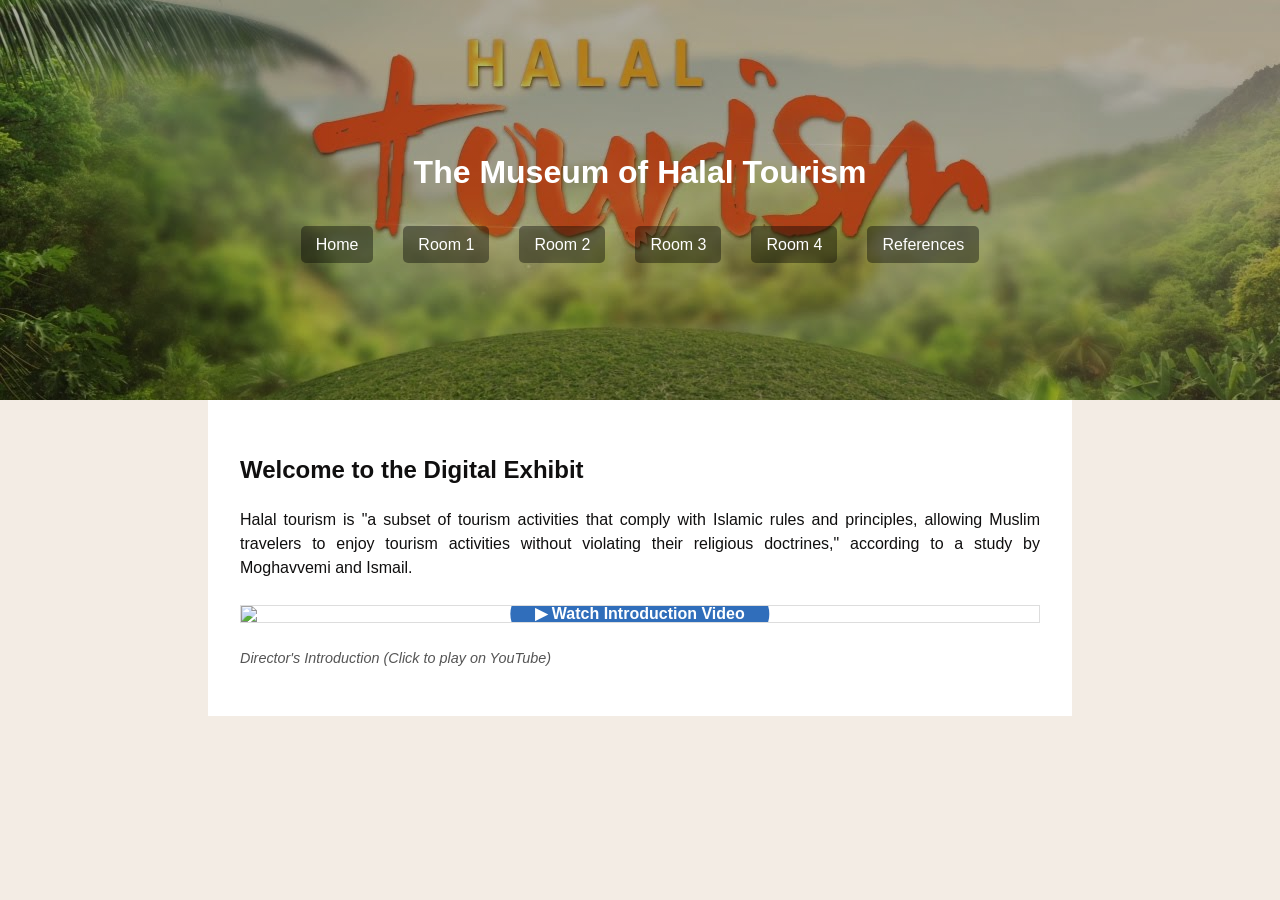
==== index.html @ 3d31f8e1 "Add files via upload" ====
<!DOCTYPE html>
<html>
<head>
    <title>The Museum of Halal Tourism</title>
    <link rel="stylesheet" href="style.css">
</head>
<body>
    <header>
        <h1>The Museum of Halal Tourism</h1>
        <nav>
            <ul>
                <li><a href="index.html">Home</a></li>
                <li><a href="room1.html">Room 1</a></li>
                <li><a href="room2.html">Room 2</a></li>
                <li><a href="room3.html">Room 3</a></li>
                <li><a href="room4.html">Room 4</a></li>
                <li><a href="references.html">References</a></li>
            </ul>
        </nav>
    </header>
    <main>
        <h2>Welcome to the Digital Exhibit</h2>
        <p>Halal tourism is "a subset of tourism activities that comply with Islamic rules and principles, allowing Muslim travelers to enjoy tourism activities without violating their religious doctrines," according to a study by Moghavvemi and Ismail.</p>
        
        <a href="https://www.youtube.com/watch?v=cknK-Fiow-w" target="_blank" class="video-placeholder">
            <img src="https://img.youtube.com/vi/cknK-Fiow-w/maxresdefault.jpg">
            <div class="play-button-overlay">▶ Watch Introduction Video</div>
        </a>
        <p class="caption">Director's Introduction (Click to play on YouTube)</p>
    </main>
</body>
</html>
---- style.css ----
body {
  font-family: Arial, sans-serif;
  font-size: 16px;
  line-height: 1.5;
  color: #100f0f;
  background-color: #eee2d7a7;
  margin: 0;
}

header {
  background-image: linear-gradient(rgba(0,0,0,0.3), rgba(0,0,0,0.3)), url('image.jpg');
  background-size: cover;
  background-position: center;
  color: white;
  height: 400px;
  display: flex;
  flex-direction: column;
  justify-content: center;
  align-items: center;
  text-align: center;
}

nav ul {
  list-style: none;
  padding: 0;
  display: flex;
  justify-content: center;
}

nav li { margin: 0 15px; }

nav a {
  color: white;
  text-decoration: none;
  padding: 10px 15px;
  background-color: rgba(0, 0, 0, 0.4);
  border-radius: 5px;
}

main {
  max-width: 800px;
  margin: 0 auto;
  padding: 2em;
  text-align: justify;
  background-color: white;
}

.image-container {
  display: flex;
  gap: 20px;
  margin: 20px 0;
}

.image-wrapper { flex: 1; margin-bottom: 20px; }

.image-wrapper img {
  width: 100%;
  border-radius: 5px;
  transition: transform 0.3s ease-out;
}

.image-wrapper:hover img { transform: scale(1.05); }

.caption { font-size: 0.9em; font-style: italic; color: #555; margin-top: 5px; }

/* The Unbreakable Video Button Style */
.video-placeholder {
    position: relative;
    display: block;
    margin: 25px 0;
    border: 1px solid #ddd;
    overflow: hidden;
}
.video-placeholder img { width: 100%; display: block; }
.play-button-overlay {
    position: absolute;
    top: 50%; left: 50%;
    transform: translate(-50%, -50%);
    background: rgba(26, 95, 180, 0.9);
    color: white;
    padding: 15px 25px;
    border-radius: 50px;
    font-weight: bold;
}
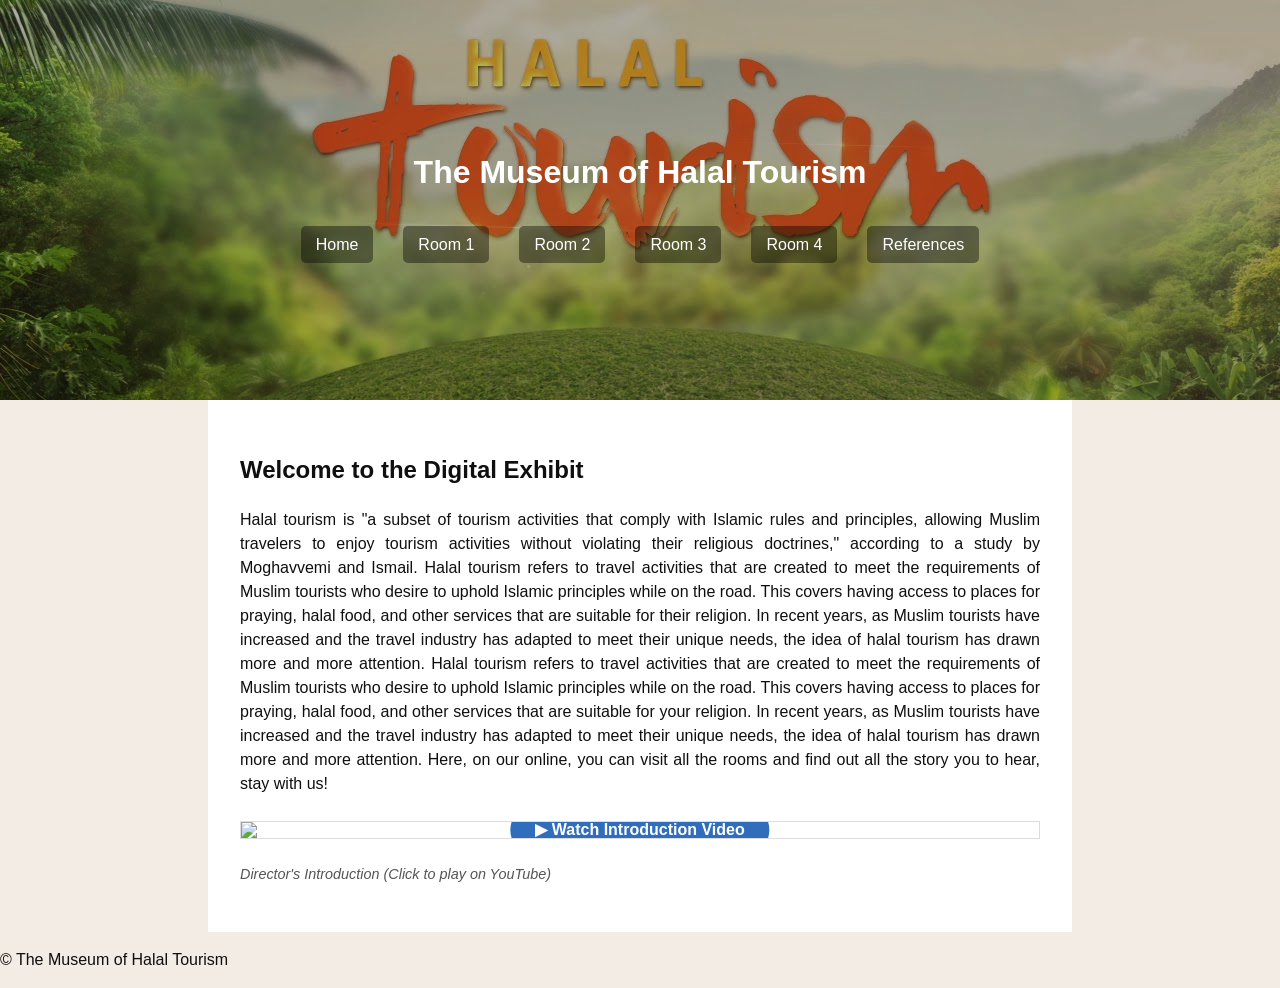
==== commit e7814618: "Update index.html" ====
--- a/index.html
+++ b/index.html
@@ -20,7 +20,21 @@
     </header>
     <main>
         <h2>Welcome to the Digital Exhibit</h2>
-        <p>Halal tourism is "a subset of tourism activities that comply with Islamic rules and principles, allowing Muslim travelers to enjoy tourism activities without violating their religious doctrines," according to a study by Moghavvemi and Ismail.</p>
+        <p>
+            Halal tourism is "a subset of tourism activities that comply with Islamic rules and principles, allowing
+            Muslim travelers to enjoy tourism activities without violating their religious doctrines," according to 
+            a study by Moghavvemi and Ismail. Halal tourism refers to travel activities that are created to meet the requirements
+            of Muslim tourists who desire to uphold Islamic principles while on the road. This covers
+            having access to places for praying, halal food, and other services that are suitable for their religion.
+            In recent years, as Muslim tourists have increased and the travel industry has adapted to meet their
+            unique needs, the idea of halal tourism has drawn more and more attention.
+            Halal tourism refers to travel activities that are created to meet the requirements of Muslim tourists 
+            who desire to uphold Islamic principles while on the road. This covers having access to places for praying, 
+            halal food, and other services that are suitable for your religion. In recent years, as Muslim tourists 
+            have increased and the travel industry has adapted to meet their unique needs, the idea of halal tourism has
+            drawn more and more attention. Here, on our online, you can visit all the rooms and find out all the story you to hear,
+            stay with us!
+        </p>
         
         <a href="https://www.youtube.com/watch?v=cknK-Fiow-w" target="_blank" class="video-placeholder">
             <img src="https://img.youtube.com/vi/cknK-Fiow-w/maxresdefault.jpg">
@@ -28,5 +42,8 @@
         </a>
         <p class="caption">Director's Introduction (Click to play on YouTube)</p>
     </main>
+    <footer>
+      <p>&copy; The Museum of Halal Tourism</p>
+    </footer>
 </body>
-</html>+</html>
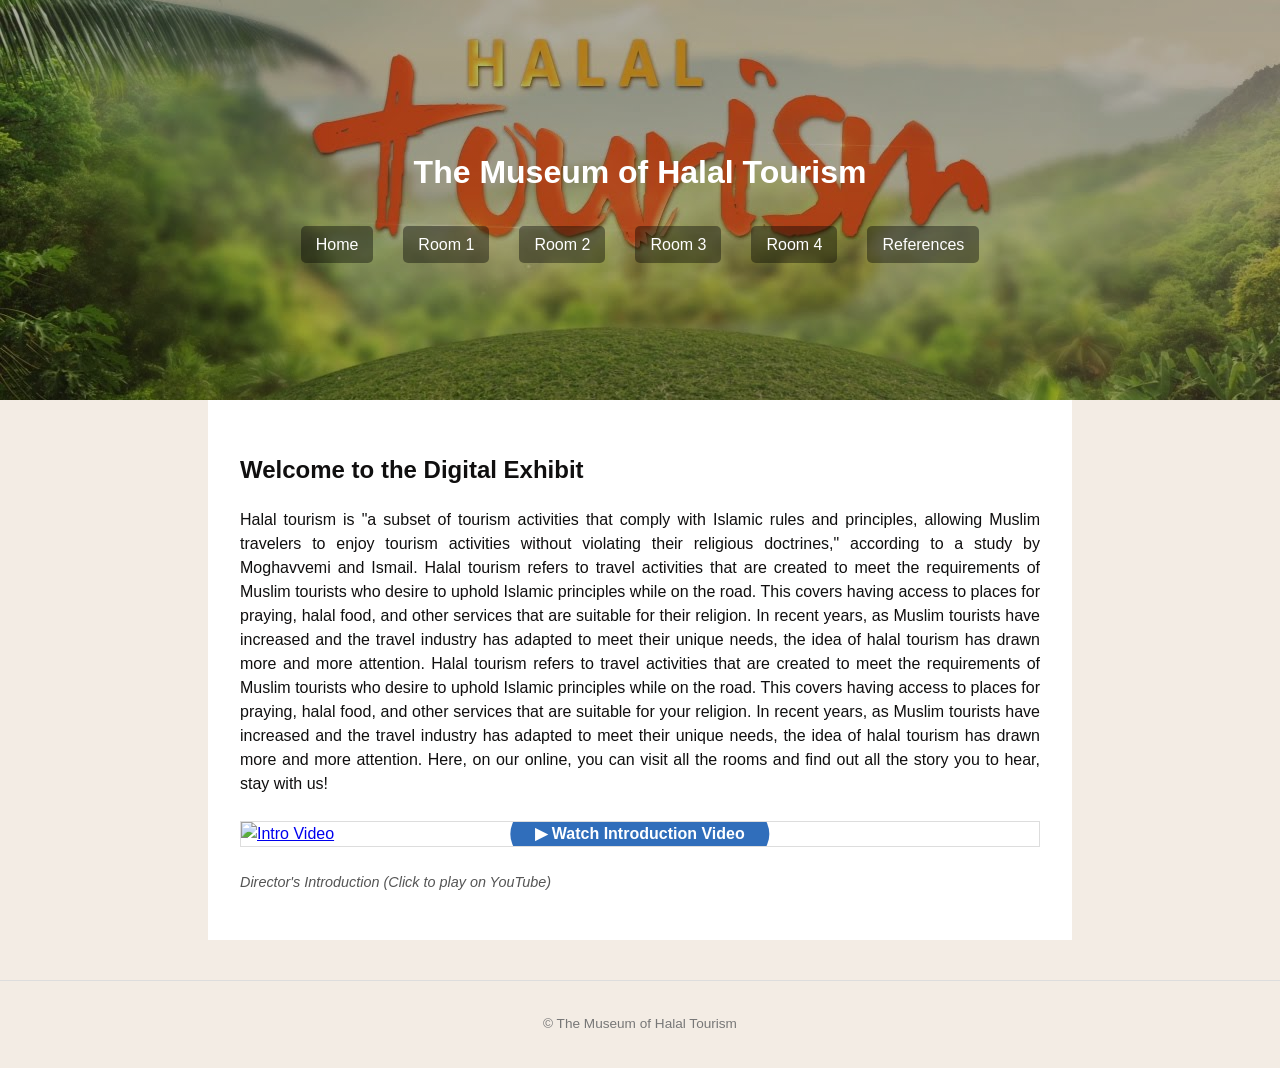
==== commit 6ae3fb2a: "Update index.html" ====
--- a/index.html
+++ b/index.html
@@ -37,7 +37,7 @@
         </p>
         
         <a href="https://www.youtube.com/watch?v=cknK-Fiow-w" target="_blank" class="video-placeholder">
-            <img src="https://img.youtube.com/vi/cknK-Fiow-w/maxresdefault.jpg">
+            <img src="https://img.youtube.com/vi/cknK-Fiow-w/maxresdefault.jpg" alt="Intro Video">
             <div class="play-button-overlay">▶ Watch Introduction Video</div>
         </a>
         <p class="caption">Director's Introduction (Click to play on YouTube)</p>
--- a/style.css
+++ b/style.css
@@ -72,6 +72,7 @@
     overflow: hidden;
 }
 .video-placeholder img { width: 100%; display: block; }
+
 .play-button-overlay {
     position: absolute;
     top: 50%; left: 50%;
@@ -81,4 +82,14 @@
     padding: 15px 25px;
     border-radius: 50px;
     font-weight: bold;
-}+}
+
+/* Added Footer Style to keep the layout clean */
+footer {
+    text-align: center;
+    padding: 20px 0;
+    margin-top: 40px;
+    border-top: 1px solid #ddd;
+    font-size: 0.85em;
+    color: #777;
+}
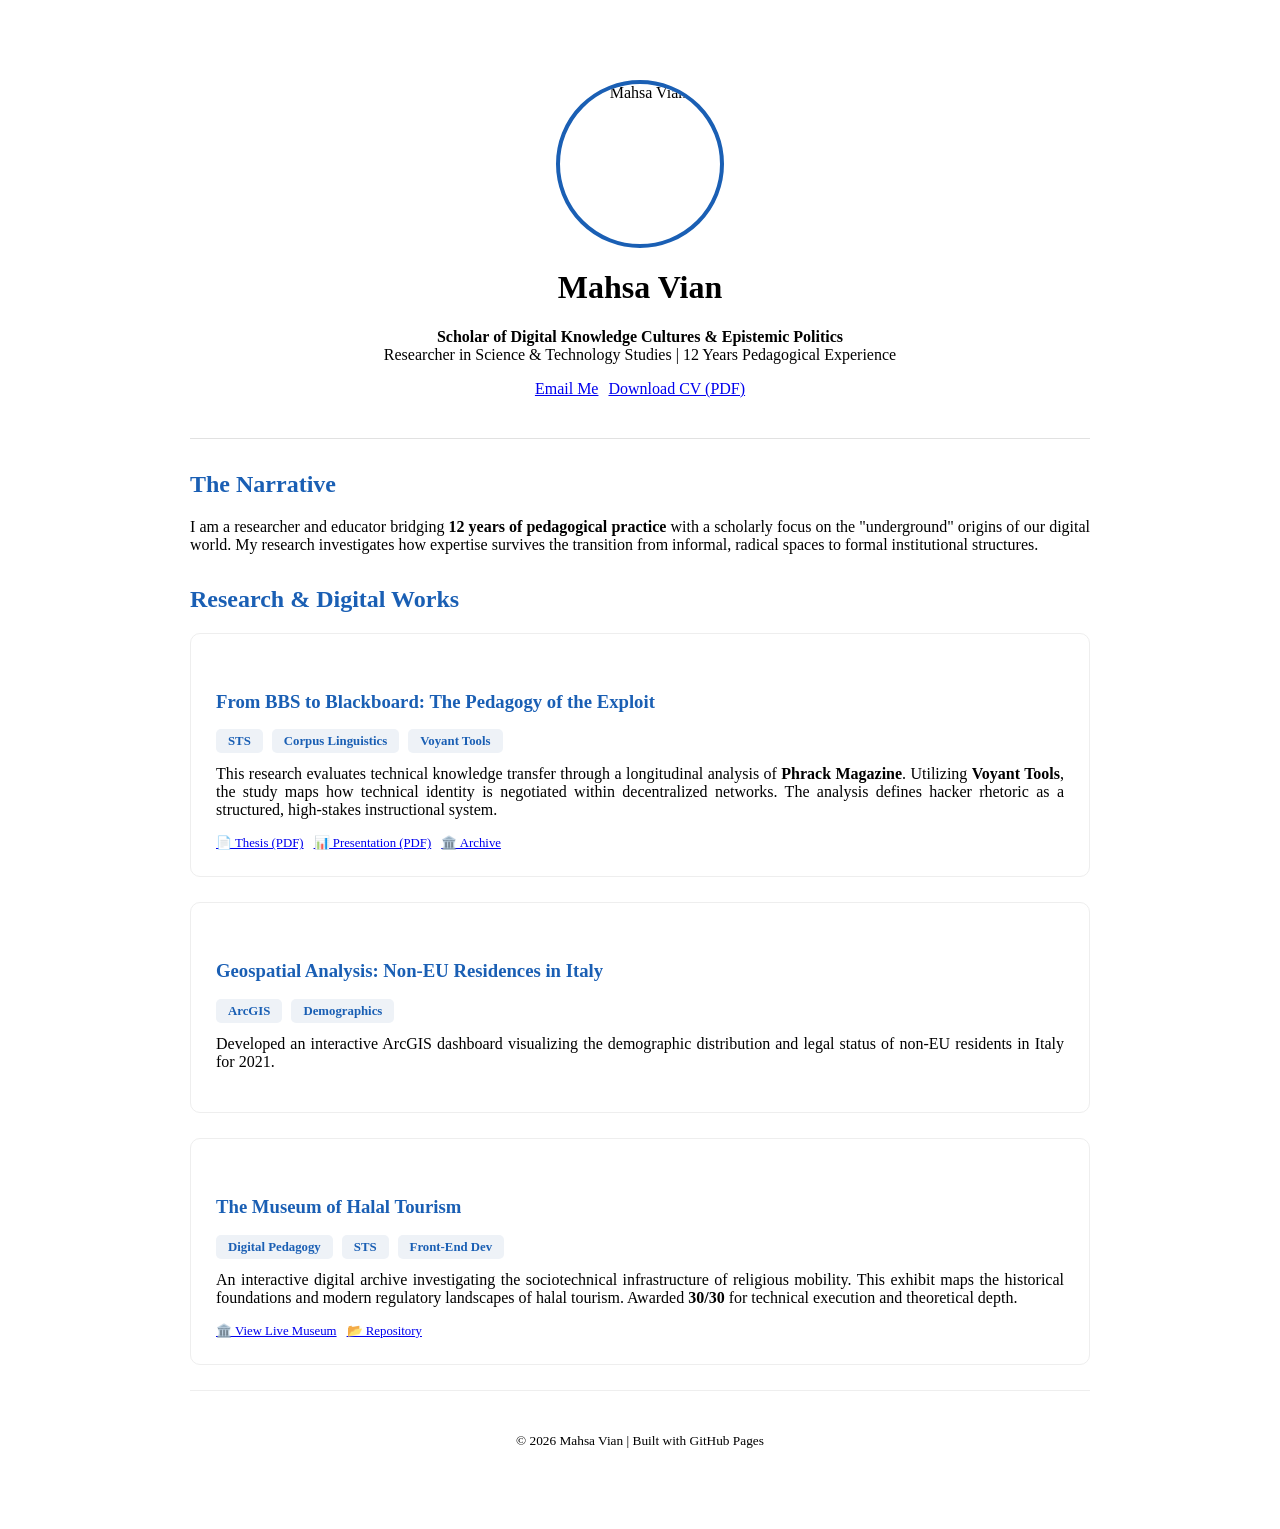
==== commit 0c8e742e: "Update index.html" ====
--- a/index.html
+++ b/index.html
@@ -1,49 +1,81 @@
 <!DOCTYPE html>
-<html>
+<html lang="en">
 <head>
-    <title>The Museum of Halal Tourism</title>
-    <link rel="stylesheet" href="style.css">
+    <meta charset="UTF-8">
+    <meta name="viewport" content="width=device-width, initial-scale=1.0">
+    <title>Mahsa Vian | Research Portfolio</title>
+    <link rel="stylesheet" href="https://cdn.jsdelivr.net/npm/@picocss/pico@1/css/pico.min.css">
+    <style>
+        :root { --primary: #1a5fb4; }
+        body { padding: 40px 20px; max-width: 900px; margin: auto; }
+        p, li { text-align: justify !important; text-justify: inter-word; }
+        h2, h3 { text-align: left !important; margin-top: 2rem; color: var(--primary); }
+        .hero { text-align: center !important; padding: 40px 0; border-bottom: 1px solid #e1e1e1; }
+        .hero h1, .hero p { text-align: center !important; }
+        .tag { background: #eef2f7; padding: 5px 12px; border-radius: 5px; font-size: 0.8rem; margin-right: 5px; color: #1a5fb4; font-weight: bold; }
+        .project-card { border: 1px solid #eee; padding: 25px; border-radius: 10px; margin-bottom: 25px; text-align: left !important; }
+        img.profile-pic { width: 160px; height: 160px; border-radius: 50%; object-fit: cover; margin-bottom: 20px; border: 4px solid #1a5fb4; display: block; margin-left: auto; margin-right: auto; }
+        .button-group { display: flex; gap: 10px; flex-wrap: wrap; margin-top: 15px; }
+    </style>
 </head>
 <body>
-    <header>
-        <h1>The Museum of Halal Tourism</h1>
-        <nav>
-            <ul>
-                <li><a href="index.html">Home</a></li>
-                <li><a href="room1.html">Room 1</a></li>
-                <li><a href="room2.html">Room 2</a></li>
-                <li><a href="room3.html">Room 3</a></li>
-                <li><a href="room4.html">Room 4</a></li>
-                <li><a href="references.html">References</a></li>
-            </ul>
-        </nav>
+
+    <header class="hero">
+        <img src="profile.jpeg" alt="Mahsa Vian" class="profile-pic">
+        <h1>Mahsa Vian</h1>
+        <p><strong>Scholar of Digital Knowledge Cultures & Epistemic Politics</strong><br>
+        Researcher in Science & Technology Studies | 12 Years Pedagogical Experience</p>
+        <div class="button-group" style="justify-content: center;">
+            <a href="mailto:vianmahsa@gmail.com" role="button">Email Me</a>
+            <a href="CV_Mahsa_Vian.pdf" role="button" class="secondary" target="_blank">Download CV (PDF)</a>
+        </div>
     </header>
+
     <main>
-        <h2>Welcome to the Digital Exhibit</h2>
-        <p>
-            Halal tourism is "a subset of tourism activities that comply with Islamic rules and principles, allowing
-            Muslim travelers to enjoy tourism activities without violating their religious doctrines," according to 
-            a study by Moghavvemi and Ismail. Halal tourism refers to travel activities that are created to meet the requirements
-            of Muslim tourists who desire to uphold Islamic principles while on the road. This covers
-            having access to places for praying, halal food, and other services that are suitable for their religion.
-            In recent years, as Muslim tourists have increased and the travel industry has adapted to meet their
-            unique needs, the idea of halal tourism has drawn more and more attention.
-            Halal tourism refers to travel activities that are created to meet the requirements of Muslim tourists 
-            who desire to uphold Islamic principles while on the road. This covers having access to places for praying, 
-            halal food, and other services that are suitable for your religion. In recent years, as Muslim tourists 
-            have increased and the travel industry has adapted to meet their unique needs, the idea of halal tourism has
-            drawn more and more attention. Here, on our online, you can visit all the rooms and find out all the story you to hear,
-            stay with us!
-        </p>
-        
-        <a href="https://www.youtube.com/watch?v=cknK-Fiow-w" target="_blank" class="video-placeholder">
-            <img src="https://img.youtube.com/vi/cknK-Fiow-w/maxresdefault.jpg" alt="Intro Video">
-            <div class="play-button-overlay">▶ Watch Introduction Video</div>
-        </a>
-        <p class="caption">Director's Introduction (Click to play on YouTube)</p>
+        <section id="about">
+            <h2>The Narrative</h2>
+            <p>I am a researcher and educator bridging <strong>12 years of pedagogical practice</strong> with a scholarly focus on the "underground" origins of our digital world. My research investigates how expertise survives the transition from informal, radical spaces to formal institutional structures.</p>
+        </section>
+
+        <section id="projects">
+            <h2>Research & Digital Works</h2>
+            
+            <div class="project-card">
+                <h3>From BBS to Blackboard: The Pedagogy of the Exploit</h3>
+                <span class="tag">STS</span> <span class="tag">Corpus Linguistics</span> <span class="tag">Voyant Tools</span>
+                <p>
+                    This research evaluates technical knowledge transfer through a longitudinal analysis of <strong>Phrack Magazine</strong>. Utilizing <strong>Voyant Tools</strong>, the study maps how technical identity is negotiated within decentralized networks. The analysis defines hacker rhetoric as a structured, high-stakes instructional system.
+                </p>
+                <div class="button-group">
+                    <a href="https://raw.githubusercontent.com/mahsavian/phrack-bbs-research/main/Thesis_Vian_Phrack_BBS.pdf" target="_blank" role="button" style="font-size: 0.8rem;">📄 Thesis (PDF)</a>
+                    <a href="https://raw.githubusercontent.com/mahsavian/phrack-bbs-research/main/Presentation_Vian_Hacker_Pedagogy.pdf" target="_blank" role="button" class="secondary" style="font-size: 0.8rem;">📊 Presentation (PDF)</a>
+                    <a href="https://thesis.unipd.it/handle/20.500.12608/91258" target="_blank" role="button" class="outline" style="font-size: 0.8rem;">🏛️ Archive</a>
+                </div>
+            </div>
+
+            <div class="project-card">
+                <h3>Geospatial Analysis: Non-EU Residences in Italy</h3>
+                <span class="tag">ArcGIS</span> <span class="tag">Demographics</span>
+                <p>Developed an interactive ArcGIS dashboard visualizing the demographic distribution and legal status of non-EU residents in Italy for 2021.</p>
+            </div>
+
+            <div class="project-card">
+                <h3>The Museum of Halal Tourism</h3>
+                <span class="tag">Digital Pedagogy</span> <span class="tag">STS</span> <span class="tag">Front-End Dev</span>
+                <p>
+                    An interactive digital archive investigating the sociotechnical infrastructure of religious mobility. This exhibit maps the historical foundations and modern regulatory landscapes of halal tourism. Awarded <strong>30/30</strong> for technical execution and theoretical depth.
+                </p>
+                <div class="button-group">
+                    <a href="https://mahsavian.github.io/museum-halal-tourism/" target="_blank" role="button" style="font-size: 0.8rem;">🏛️ View Live Museum</a>
+                    <a href="https://github.com/mahsavian/museum-halal-tourism" target="_blank" role="button" class="outline" style="font-size: 0.8rem;">📂 Repository</a>
+                </div>
+            </div>
+        </section>
     </main>
-    <footer>
-      <p>&copy; The Museum of Halal Tourism</p>
+
+    <footer style="text-align: center; padding: 40px 0; border-top: 1px solid #eee;">
+        <small>© 2026 Mahsa Vian | Built with GitHub Pages</small>
     </footer>
+
 </body>
 </html>
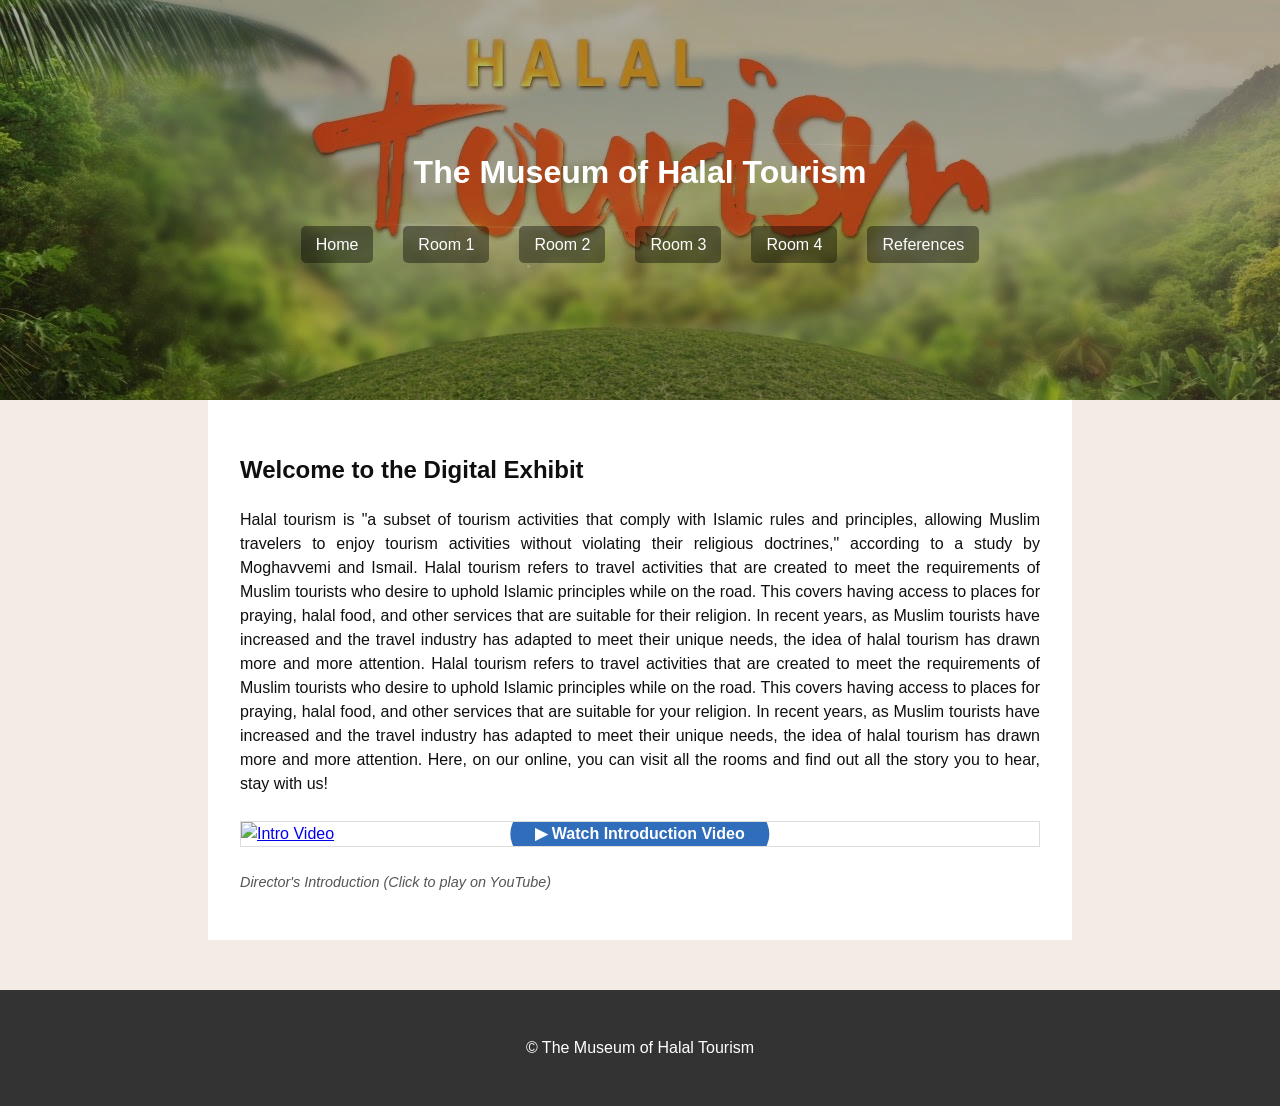
==== commit a1e5ba18: "Update index.html" ====
--- a/index.html
+++ b/index.html
@@ -1,80 +1,50 @@
 <!DOCTYPE html>
-<html lang="en">
+<html>
 <head>
-    <meta charset="UTF-8">
-    <meta name="viewport" content="width=device-width, initial-scale=1.0">
-    <title>Mahsa Vian | Research Portfolio</title>
-    <link rel="stylesheet" href="https://cdn.jsdelivr.net/npm/@picocss/pico@1/css/pico.min.css">
-    <style>
-        :root { --primary: #1a5fb4; }
-        body { padding: 40px 20px; max-width: 900px; margin: auto; }
-        p, li { text-align: justify !important; text-justify: inter-word; }
-        h2, h3 { text-align: left !important; margin-top: 2rem; color: var(--primary); }
-        .hero { text-align: center !important; padding: 40px 0; border-bottom: 1px solid #e1e1e1; }
-        .hero h1, .hero p { text-align: center !important; }
-        .tag { background: #eef2f7; padding: 5px 12px; border-radius: 5px; font-size: 0.8rem; margin-right: 5px; color: #1a5fb4; font-weight: bold; }
-        .project-card { border: 1px solid #eee; padding: 25px; border-radius: 10px; margin-bottom: 25px; text-align: left !important; }
-        img.profile-pic { width: 160px; height: 160px; border-radius: 50%; object-fit: cover; margin-bottom: 20px; border: 4px solid #1a5fb4; display: block; margin-left: auto; margin-right: auto; }
-        .button-group { display: flex; gap: 10px; flex-wrap: wrap; margin-top: 15px; }
-    </style>
+    <title>The Museum of Halal Tourism</title>
+    <link rel="stylesheet" href="style.css">
 </head>
 <body>
-
-    <header class="hero">
-        <img src="profile.jpeg" alt="Mahsa Vian" class="profile-pic">
-        <h1>Mahsa Vian</h1>
-        <p><strong>Scholar of Digital Knowledge Cultures & Epistemic Politics</strong><br>
-        Researcher in Science & Technology Studies | 12 Years Pedagogical Experience</p>
-        <div class="button-group" style="justify-content: center;">
-            <a href="mailto:vianmahsa@gmail.com" role="button">Email Me</a>
-            <a href="CV_Mahsa_Vian.pdf" role="button" class="secondary" target="_blank">Download CV (PDF)</a>
-        </div>
+    <header>
+        <h1>The Museum of Halal Tourism</h1>
+        <nav>
+            <ul>
+                <li><a href="index.html">Home</a></li>
+                <li><a href="room1.html">Room 1</a></li>
+                <li><a href="room2.html">Room 2</a></li>
+                <li><a href="room3.html">Room 3</a></li>
+                <li><a href="room4.html">Room 4</a></li>
+                <li><a href="references.html">References</a></li>
+            </ul>
+        </nav>
     </header>
-
     <main>
-        <section id="about">
-            <h2>The Narrative</h2>
-            <p>I am a researcher and educator bridging <strong>12 years of pedagogical practice</strong> with a scholarly focus on the "underground" origins of our digital world. My research investigates how expertise survives the transition from informal, radical spaces to formal institutional structures.</p>
-        </section>
-
-        <section id="projects">
-            <h2>Research & Digital Works</h2>
-            
-            <div class="project-card">
-                <h3>From BBS to Blackboard: The Pedagogy of the Exploit</h3>
-                <span class="tag">STS</span> <span class="tag">Corpus Linguistics</span> <span class="tag">Voyant Tools</span>
-                <p>
-                    This research evaluates technical knowledge transfer through a longitudinal analysis of <strong>Phrack Magazine</strong>. Utilizing <strong>Voyant Tools</strong>, the study maps how technical identity is negotiated within decentralized networks. The analysis defines hacker rhetoric as a structured, high-stakes instructional system.
-                </p>
-                <div class="button-group">
-                    <a href="https://raw.githubusercontent.com/mahsavian/phrack-bbs-research/main/Thesis_Vian_Phrack_BBS.pdf" target="_blank" role="button" style="font-size: 0.8rem;">📄 Thesis (PDF)</a>
-                    <a href="https://raw.githubusercontent.com/mahsavian/phrack-bbs-research/main/Presentation_Vian_Hacker_Pedagogy.pdf" target="_blank" role="button" class="secondary" style="font-size: 0.8rem;">📊 Presentation (PDF)</a>
-                    <a href="https://thesis.unipd.it/handle/20.500.12608/91258" target="_blank" role="button" class="outline" style="font-size: 0.8rem;">🏛️ Archive</a>
-                </div>
-            </div>
-
-            <div class="project-card">
-                <h3>Geospatial Analysis: Non-EU Residences in Italy</h3>
-                <span class="tag">ArcGIS</span> <span class="tag">Demographics</span>
-                <p>Developed an interactive ArcGIS dashboard visualizing the demographic distribution and legal status of non-EU residents in Italy for 2021.</p>
-            </div>
-
-            <div class="project-card">
-                <h3>The Museum of Halal Tourism</h3>
-                <span class="tag">Digital Pedagogy</span> <span class="tag">STS</span> <span class="tag">Front-End Dev</span>
-                <p>
-                    An interactive digital archive investigating the sociotechnical infrastructure of religious mobility. This exhibit maps the historical foundations and modern regulatory landscapes of halal tourism. Awarded <strong>30/30</strong> for technical execution and theoretical depth.
-                </p>
-                <div class="button-group">
-                    <a href="https://mahsavian.github.io/museum-halal-tourism/" target="_blank" role="button" style="font-size: 0.8rem;">🏛️ View Live Museum</a>
-                    <a href="https://github.com/mahsavian/museum-halal-tourism" target="_blank" role="button" class="outline" style="font-size: 0.8rem;">📂 Repository</a>
-                </div>
-            </div>
-        </section>
+        <h2>Welcome to the Digital Exhibit</h2>
+        <p>
+            Halal tourism is "a subset of tourism activities that comply with Islamic rules and principles, allowing
+            Muslim travelers to enjoy tourism activities without violating their religious doctrines," according to 
+            a study by Moghavvemi and Ismail. Halal tourism refers to travel activities that are created to meet the requirements
+            of Muslim tourists who desire to uphold Islamic principles while on the road. This covers
+            having access to places for praying, halal food, and other services that are suitable for their religion.
+            In recent years, as Muslim tourists have increased and the travel industry has adapted to meet their
+            unique needs, the idea of halal tourism has drawn more and more attention.
+            Halal tourism refers to travel activities that are created to meet the requirements of Muslim tourists 
+            who desire to uphold Islamic principles while on the road. This covers having access to places for praying, 
+            halal food, and other services that are suitable for your religion. In recent years, as Muslim tourists 
+            have increased and the travel industry has adapted to meet their unique needs, the idea of halal tourism has
+            drawn more and more attention. Here, on our online, you can visit all the rooms and find out all the story you to hear,
+            stay with us!
+        </p>
+        
+        <a href="https://www.youtube.com/watch?v=cknK-Fiow-w" target="_blank" class="video-placeholder">
+            <img src="https://img.youtube.com/vi/cknK-Fiow-w/maxresdefault.jpg" alt="Intro Video">
+            <div class="play-button-overlay">▶ Watch Introduction Video</div>
+        </a>
+        <p class="caption">Director's Introduction (Click to play on YouTube)</p>
     </main>
 
-    <footer style="text-align: center; padding: 40px 0; border-top: 1px solid #eee;">
-        <small>© 2026 Mahsa Vian | Built with GitHub Pages</small>
+    <footer>
+      <p>&copy; The Museum of Halal Tourism</p>
     </footer>
 
 </body>
--- a/style.css
+++ b/style.css
@@ -0,0 +1,94 @@
+body {
+  font-family: Arial, sans-serif;
+  font-size: 16px;
+  line-height: 1.5;
+  color: #100f0f;
+  background-color: #eee2d7a7;
+  margin: 0;
+}
+
+header {
+  background-image: linear-gradient(rgba(0,0,0,0.3), rgba(0,0,0,0.3)), url('image.jpg');
+  background-size: cover;
+  background-position: center;
+  color: white;
+  height: 400px;
+  display: flex;
+  flex-direction: column;
+  justify-content: center;
+  align-items: center;
+  text-align: center;
+}
+
+nav ul {
+  list-style: none;
+  padding: 0;
+  display: flex;
+  justify-content: center;
+}
+
+nav li { margin: 0 15px; }
+
+nav a {
+  color: white;
+  text-decoration: none;
+  padding: 10px 15px;
+  background-color: rgba(0, 0, 0, 0.4);
+  border-radius: 5px;
+}
+
+main {
+  max-width: 800px;
+  margin: 0 auto;
+  padding: 2em;
+  text-align: justify;
+  background-color: white;
+}
+
+.image-container {
+  display: flex;
+  gap: 20px;
+  margin: 20px 0;
+}
+
+.image-wrapper { flex: 1; margin-bottom: 20px; }
+
+.image-wrapper img {
+  width: 100%;
+  border-radius: 5px;
+  transition: transform 0.3s ease-out;
+}
+
+.image-wrapper:hover img { transform: scale(1.05); }
+
+.caption { font-size: 0.9em; font-style: italic; color: #555; margin-top: 5px; }
+
+.video-placeholder {
+    position: relative;
+    display: block;
+    margin: 25px 0;
+    border: 1px solid #ddd;
+    overflow: hidden;
+}
+.video-placeholder img { width: 100%; display: block; }
+
+.play-button-overlay {
+    position: absolute;
+    top: 50%; left: 50%;
+    transform: translate(-50%, -50%);
+    background: rgba(26, 95, 180, 0.9);
+    color: white;
+    padding: 15px 25px;
+    border-radius: 50px;
+    font-weight: bold;
+}
+
+/* FOOTER STYLING */
+footer {
+    text-align: center;
+    padding: 30px 0;
+    background-color: #333; /* Dark background so the white text is clear */
+    color: white;
+    margin-top: 50px;
+    width: 100%;
+}
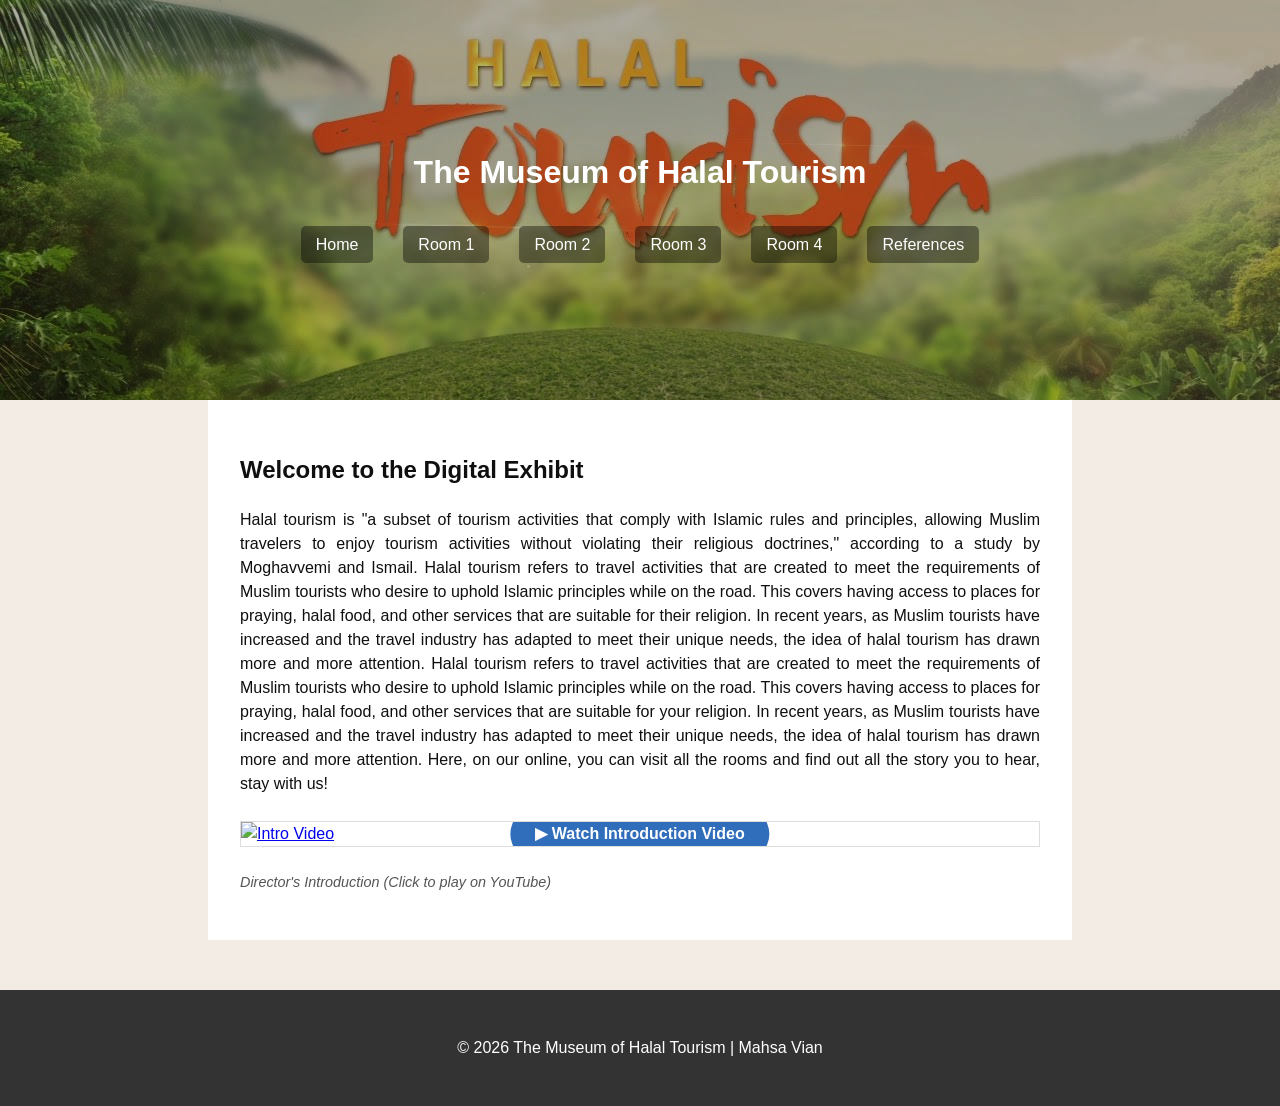
==== commit f7889601: "Update index.html" ====
--- a/index.html
+++ b/index.html
@@ -44,7 +44,7 @@
     </main>
 
     <footer>
-      <p>&copy; The Museum of Halal Tourism</p>
+      <p>&copy; 2026 The Museum of Halal Tourism | Mahsa Vian</p>
     </footer>
 
 </body>
